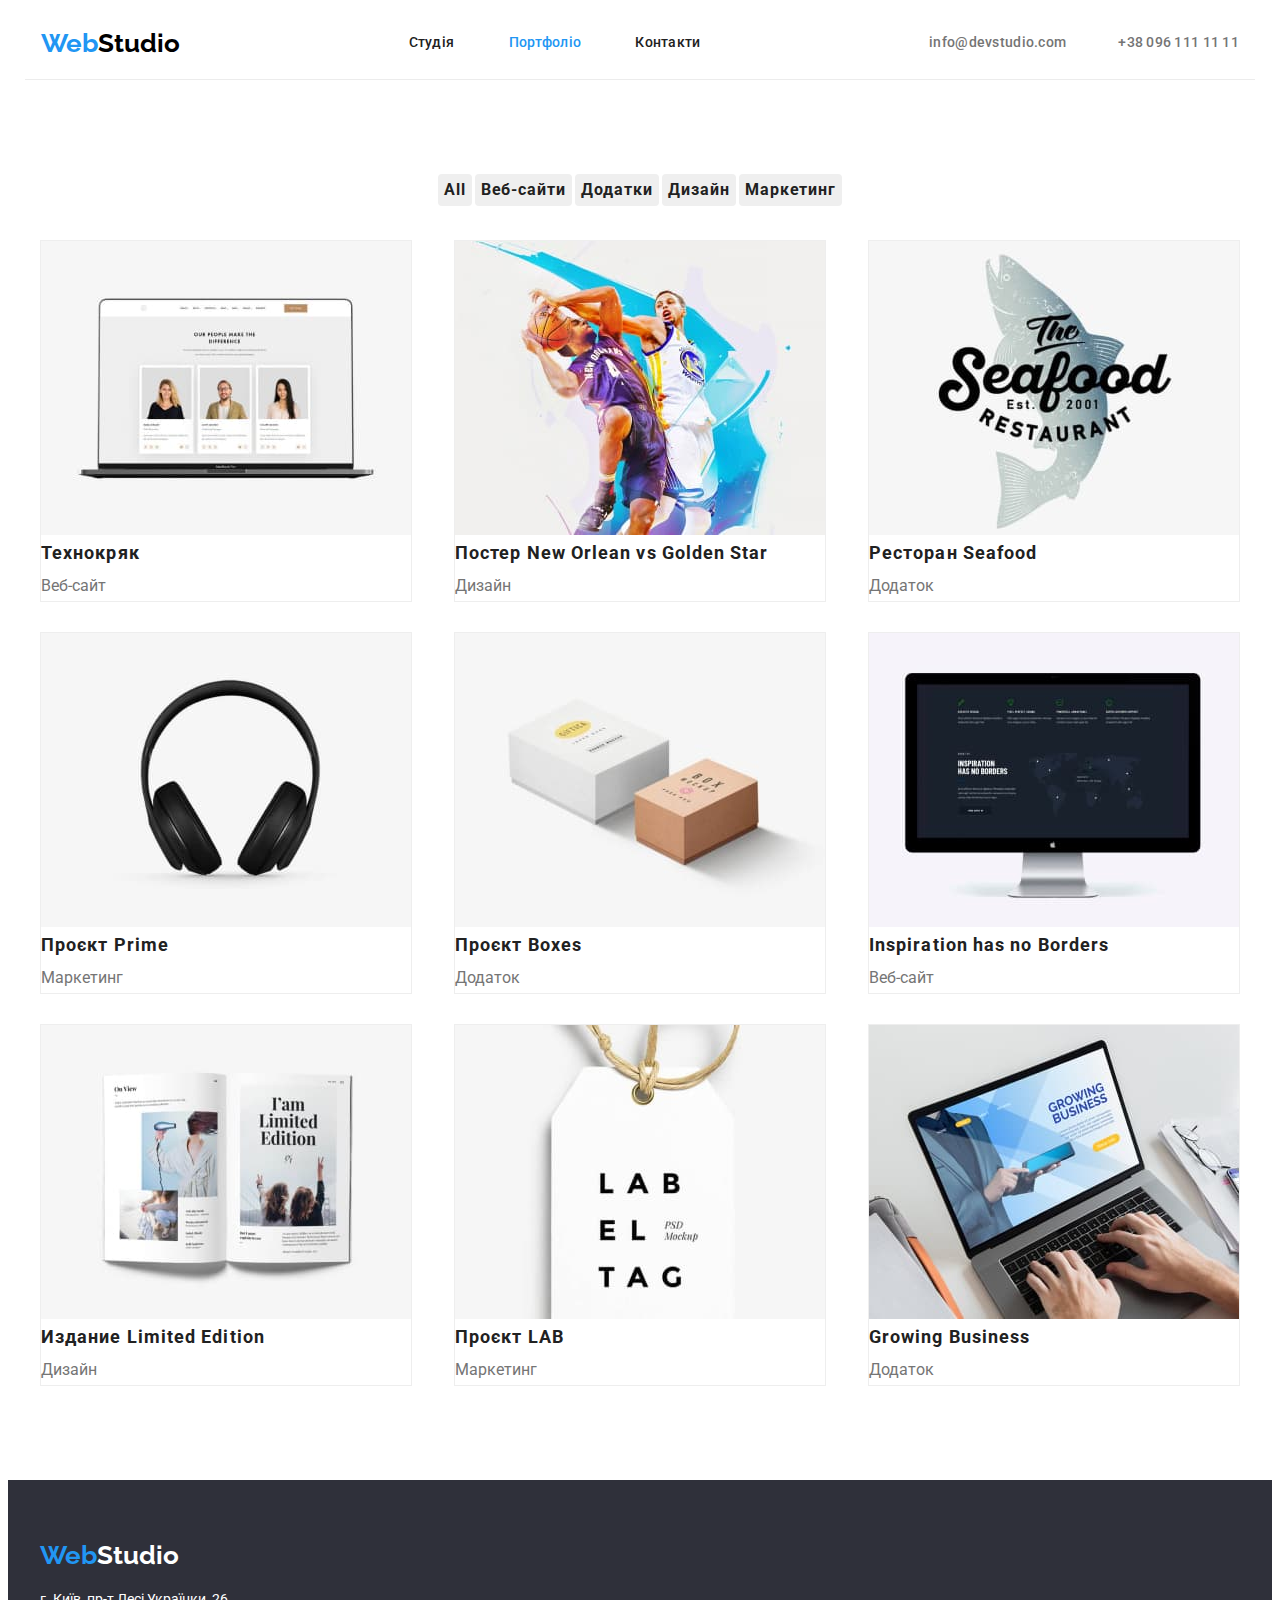
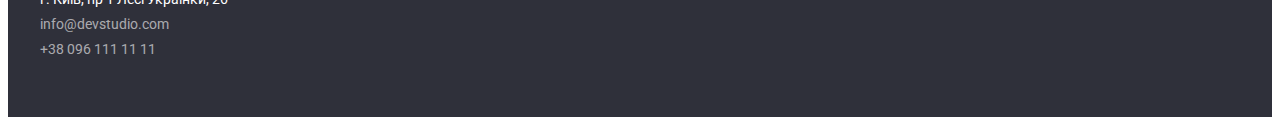
==== portfolio.html @ f469bfd5 "Правки стилів футера і хедера" ====
<!DOCTYPE html>
<html lang="ru">
  <head>
    <meta charset="UTF-8" />
    <meta http-equiv="X-UA-Compatible" content="IE=edge" />
    <meta name="viewport" content="width=device-width, initial-scale=1.0" />
    <title>WebStudio</title>
    <link rel="preconnect" href="https://fonts.googleapis.com" />
    <link rel="preconnect" href="https://fonts.gstatic.com" crossorigin />
    <link
      href="https://fonts.googleapis.com/css2?family=Raleway:wght@700&family=Roboto:wght@400;500;700;900&display=swap"
      rel="stylesheet"
    />
    <link
      rel="stylesheet"
      href="https://cdnjs.cloudflare.com/ajax/libs/modern-normalize/1.1.0/modern-normalize.min.css"
      integrity="sha512-wpPYUAdjBVSE4KJnH1VR1HeZfpl1ub8YT/NKx4PuQ5NmX2tKuGu6U/JRp5y+Y8XG2tV+wKQpNHVUX03MfMFn9Q=="
      crossorigin="anonymous"
      referrerpolicy="no-referrer"
    />
    <link rel="stylesheet" href="./css/styles.css" />
  </head>
  <body>
    <!-- Page header -->
    <header class="header container">
      <!-- The logo is always a link -->
      <a class="link logo" href="./index.html" lang="en">Web<span class="header-logo-text">Studio</span></a>
      <!-- Main navigation -->
      <nav>
        <ul class="nostyle header-nav-list">
          <!-- нав-панель -->
          <li class="header-nav-item"><a class="link" href="./index.html">Студія</a></li>
          <li class="header-nav-item"><a class="link accent" href="./portfolio.html">Портфоліо</a></li>
          <li class="header-nav-item"><a class="link " href="">Контакти</a></li>
        </ul>
      </nav>
      <ul class="header-contacts nostyle">
        <!-- Посилання на контакти -->
        <li class="header-contact-item">
          <a class="link" href="mailto:info@devstudio.com" lang="en">info@devstudio.com</a>
        </li>
        <li class="header-contact-item">
          <a class="link" href="tel:+380961111111">+38 096 111 11 11</a>
        </li>
      </ul>
    </header>
    <main>
      <section class="section">
        <h1 class="visually-hidden">Портфоліо</h1>
        <div class="filter-buttons">
          <button type="button" class="button">All</button>
          <button type="button" class="button">Веб-сайти</button>
          <button type="button" class="button">Додатки</button>
          <button type="button" class="button">Дизайн</button>
          <button type="button" class="button">Маркетинг</button>
        </div>
        <ul class="gallery nostyle container">
          <li class="gallery-item">
            <img class="pict" src="./images/gallery/img1.jpg" alt="Опис" width="370" height="294" />
            <div class="gallery-item-text">
              <h2 class="gallery-item-header">Технокряк</h2>
              <p class="gallery-item-description">Веб-сайт</p>
            </div>
          </li>
          <li class="gallery-item">
            <img class="pict" src="./images/gallery/img2.jpg" alt="Опис" width="370" height="294" />
            <div class="gallery-item-text">
              <h2 class="gallery-item-header">
                Постер <span lang="en">New Orlean vs Golden Star</span>
              </h2>
              <p class="gallery-item-description">Дизайн</p>
            </div>
          </li>
          <li class="gallery-item">
            <img class="pict" src="./images/gallery/img3.jpg" alt="Опис" width="370" height="294" />
            <div class="gallery-item-text">
              <h2 class="gallery-item-header">Ресторан <span lang="en">Seafood</span></h2>
              <p class="gallery-item-description">Додаток</p>
            </div>
          </li>
          <li class="gallery-item">
            <img class="pict" src="./images/gallery/img4.jpg" alt="Опис" width="370" height="294" />
            <div class="gallery-item-text">
              <h2 class="gallery-item-header">Проєкт <span lang="en">Prime</span></h2>
              <p class="gallery-item-description">Маркетинг</p>
            </div>
          </li>
          <li class="gallery-item">
            <img class="pict" src="./images/gallery/img5.jpg" alt="Опис" width="370" height="294" />
            <div class="gallery-item-text">
              <h2 class="gallery-item-header">Проєкт <span lang="en">Boxes</span></h2>
              <p class="gallery-item-description">Додаток</p>
            </div>
          </li>
          <li class="gallery-item">
            <img class="pict" src="./images/gallery/img6.jpg" alt="Опис" width="370" height="294" />
            <div class="gallery-item-text">
              <h2 class="gallery-item-header" lang="en">Inspiration has no Borders</h2>
              <p class="gallery-item-description">Веб-сайт</p>
            </div>
          </li>
          <li class="gallery-item">
            <img class="pict" src="./images/gallery/img7.jpg" alt="Опис" width="370" height="294" />
            <div class="gallery-item-text">
              <h2 class="gallery-item-header">Издание <span lang="en">Limited Edition</span></h2>
              <p class="gallery-item-description">Дизайн</p>
            </div>
          </li>
          <li class="gallery-item">
            <img class="pict" src="./images/gallery/img8.jpg" alt="Опис" width="370" height="294" />
            <div class="gallery-item-text">
              <h2 class="gallery-item-header">Проєкт <span lang="en">LAB</span></h2>
              <p class="gallery-item-description">Маркетинг</p>
            </div>
          </li>
          <li class="gallery-item">
            <img class="pict" src="./images/gallery/img9.jpg" alt="Опис" width="370" height="294" />
            <div class="gallery-item-text">
              <h2 class="gallery-item-header" lang="en">Growing Business</h2>
              <p class="gallery-item-description">Додаток</p>
            </div>
          </li>
        </ul>
      </section>
    </main>
    <footer class="footer">
      <div class="container-text">
        <address class="nostyle">
          <a class="link logo" href="./index.html" lang="en">Web<span class="footer-logo-text">Studio</span></a>
          <ul class="nostyle">
            <li class="footer-text">г. Київ, пр-т Лесі Українки, 26</li>
            <li class="footer-contact"><a class="link" lang="en" href="mailto:info@devstudio.com">info@devstudio.com</a></li>
            <li class="footer-contact"><a class="link" href="tel:+380961111111">+38 096 111 11 11</a></li>
          </ul>
        </address>
      </div>
    </footer>
  </body>
</html>
---- css/styles.css ----
:root {
  /* Text section */
  --FirstFont: 'Roboto', sans-serif;
  --SecondFont: 'Raleway', sans-serif;
  --MainFontSize: 14px;

  /* Color section */
  --MainColor: #212121;
  --FirstMainColor: #ffffff;
  --ButtonMainColor: #ffffff;
  --DescriptionColor: #757575;
  --AccentColor: #2196f3;
  --header-logo-TextColor: #000000;
  --HeaderBorderColor: #ececec;
  --BorderElement: #eeeeee;
  --MainBackgroundColor: #2f303a;
  --SecondBackgroundColor: #ffffff;
  --ContactColor: #757575;
  --TeamBackgroundColor: #f5f4fa;
  --footer-logo-TextColor: #ffffff;
  --button-BackgroundColor: #2196f3;
  --button-BackgroundColor-hover: #2f303a;
  --GalleryItemColor: #212121;
}
h1,
h2,
h3,
h4,
h5,
h6,
li,
p {
  margin: 0;
}
body {
  font-family: var(--FirstFont);
  font-size: var(--MainFontSize); /*variable*/
  color: var(--MainColor);
  background-color: var(--SecondBackgroundColor);
}
.visually-hidden {
  position: absolute;
  white-space: nowrap;
  width: 1px;
  height: 1px;
  overflow: hidden;
  border: 0;
  padding: 0;
  clip: rect(0 0 0 0);
  clip-path: inset(50%);
  margin: -1px;
}
.nostyle {
    margin: 0;
    padding: 0;
    list-style: none;
    font-style: normal;
}
.link {
  color: inherit;
  text-decoration: none;
}
.link:hover,
.link:focus {
  color: var(--AccentColor);
}
.button {
  border: 0;
  border-radius: 4px;
  color: currentColor;
  font-family: var(--FirstFont);
  font-style: normal;
  font-weight: 700;
  font-size: 16px;
  line-height: 1.88;
  text-align: center;
  letter-spacing: 0.06em;
  cursor: pointer;
}
.button-selected {
  background-color: var(--button-BackgroundColor);
  color: var(--ButtonMainColor);
}
.button:hover,
.button:focus {
  color: var(--FirstMainColor);
  background-color: var(--button-BackgroundColor);
}
.button:active {
  color: var(--ButtonMainColor);
  background-color: var(--button-BackgroundColor);
}
.pict {
    display: block;
    max-width: 100%;
    height: auto;
}
.logo {
  font-family: var(--SecondFont);
  font-weight: 700;
  font-size: 26px;
  line-height: 1.19;
  color: var(--AccentColor);
}
.accent {
    color: var(--AccentColor);
}
.section {
    margin: 0;
  padding-top: 94px;
  padding-bottom: 94px;
  }
.container {
  width: 1200px;
  margin-left: auto;
  margin-right: auto;
  padding-left: 15px;
  padding-right: 15px;
  display: flex;
  flex-wrap: wrap;
  justify-content: space-between;
  align-items: center;
}
.container-text {
    width: 1200px;
    margin-left: auto;
    margin-right: auto;
    padding-left: 15px;
    padding-right: 15px;
}

/*Header section*/
.header {
  border-bottom: 1px solid var(--HeaderBorderColor);
}
.header .link {
    padding: 20px 1px;
}
.header-nav-item,
.header-contact-item {
    /*margin-top: 32px;
    margin-bottom: 32px;*/
  font-weight: 500;
  line-height: 1.14;
  letter-spacing: 0.02em;
}
.header-logo-text {
  color: var(--header-logo-TextColor);
}
.header-nav-list {
  color: var(--MainColor);
  width: 294px;
  display: flex;
  justify-content: space-between;  
}
.header-contacts {
  display: flex;
  color: var(--ContactColor);
}
.header-contact-item {
  margin-right: 50px;
}
.header-contact-item:last-child {
  margin-right: 0;
}

/* hero section */
.hero {
  color: var(--FirstMainColor);
  background-color: var(--MainBackgroundColor);
}
.hero__main-text {
  font-size: 44px;
  font-weight: 900;
  line-height: 1.36;
  text-align: center;
  letter-spacing: 0.06em;
  text-transform: uppercase;
}
.hero-button {
  color: var(--FirstMainColor);
  background-color: var(--button-BackgroundColor);
}

/* features*/
.features-list-item {
  width: 270px;
}
.features-list-item-header {
  margin-bottom: 10px;
  font-size: 14px;
  font-weight: 700;
  line-height: 1.14;
  letter-spacing: 0.03;
  text-transform: uppercase;
  color: var(--MainColor);
}
.features-list-item-description {
  font-weight: 400;
  line-height: 1.71;
  letter-spacing: 0.03;
  color: var(--DescriptionColor);
}

/* about */
.about-header {
  font-weight: 700;
  font-size: 36px;
  line-height: 1.17;
  text-align: center;
}
.about-list {
  /*margin-right: 30px;*/
}
.about-item {
  /*margin-right: 30px;*/
}

/* team */
.team {
  padding-top: 94px;
  padding-bottom: 94px;
  background-color: var(--TeamBackgroundColor);
}
.team-header {
  margin-bottom: 50px;
  padding: 0;
  font-family: 'Roboto';
  font-weight: 700;
  font-size: 36px;
  line-height: 1.17;
  text-align: center;
}
.team-list {
}
.team-list-item {
  background-color: var(--SecondBackgroundColor);
  padding: 0;
  box-shadow: 0px 1px 3px rgba(0, 0, 0, 0.12), 0px 1px 1px rgba(0, 0, 0, 0.14),
  0px 2px 1px rgba(0, 0, 0, 0.2);
  border-radius: 0px 0px 4px 4px;
}
.team-list-item-header {
  margin-top: 30px;
  margin-bottom: 10px;
  padding: 0;
  font-weight: 500;
  font-size: 16px;
  line-height: 1.19; /* identical to box height */
  text-align: center;
}
.team-list-item-descriptor {
  margin-bottom: 30px;
  padding: 0;
  font-weight: 400;
  font-size: 16px;
  line-height: 1.19; /* identical to box height */
  text-align: center;
  color: var(--DescriptionColor);
}

/* footer */
.footer {
    padding: 60px 0px;
  color: var(--FirstMainColor);
  background-color: var(--MainBackgroundColor);
}
.footer-logo-text {
  color: var(--footer-logo-TextColor);
}
.footer-text {
    margin-top: 20px;
  color: var(--FirstMainColor);
}
.footer-contact {
    margin-top: 9px;
  color: rgba(255, 255, 255, 0.6);
}

/* Portfolio */

/*gallery*/
.filter-buttons {
    padding-bottom: 34px;
    text-align: center;
}
.gallery {
}
.gallery-item {
  text-align: left;
  margin-top: 30px;
  border: 1px solid var(--BorderElement);
  background-color: var(--SecondBackgroundColor);
}
.gallery-item:nth-child(-n+3) {
    margin-top: 0;
}
.gallery-item-header {
  font-size: 18px;
  line-height: 2; /* identical to box height, or 200% */
  letter-spacing: 0.06em;
  color: gvar(--GalleryItemColor);
}
.gallery-item-text {
}
.gallery-item-description {
  font-size: 16px;
  line-height: 1.88; /* identical to box height, or 188% */
  color: var(--DescriptionColor);
}
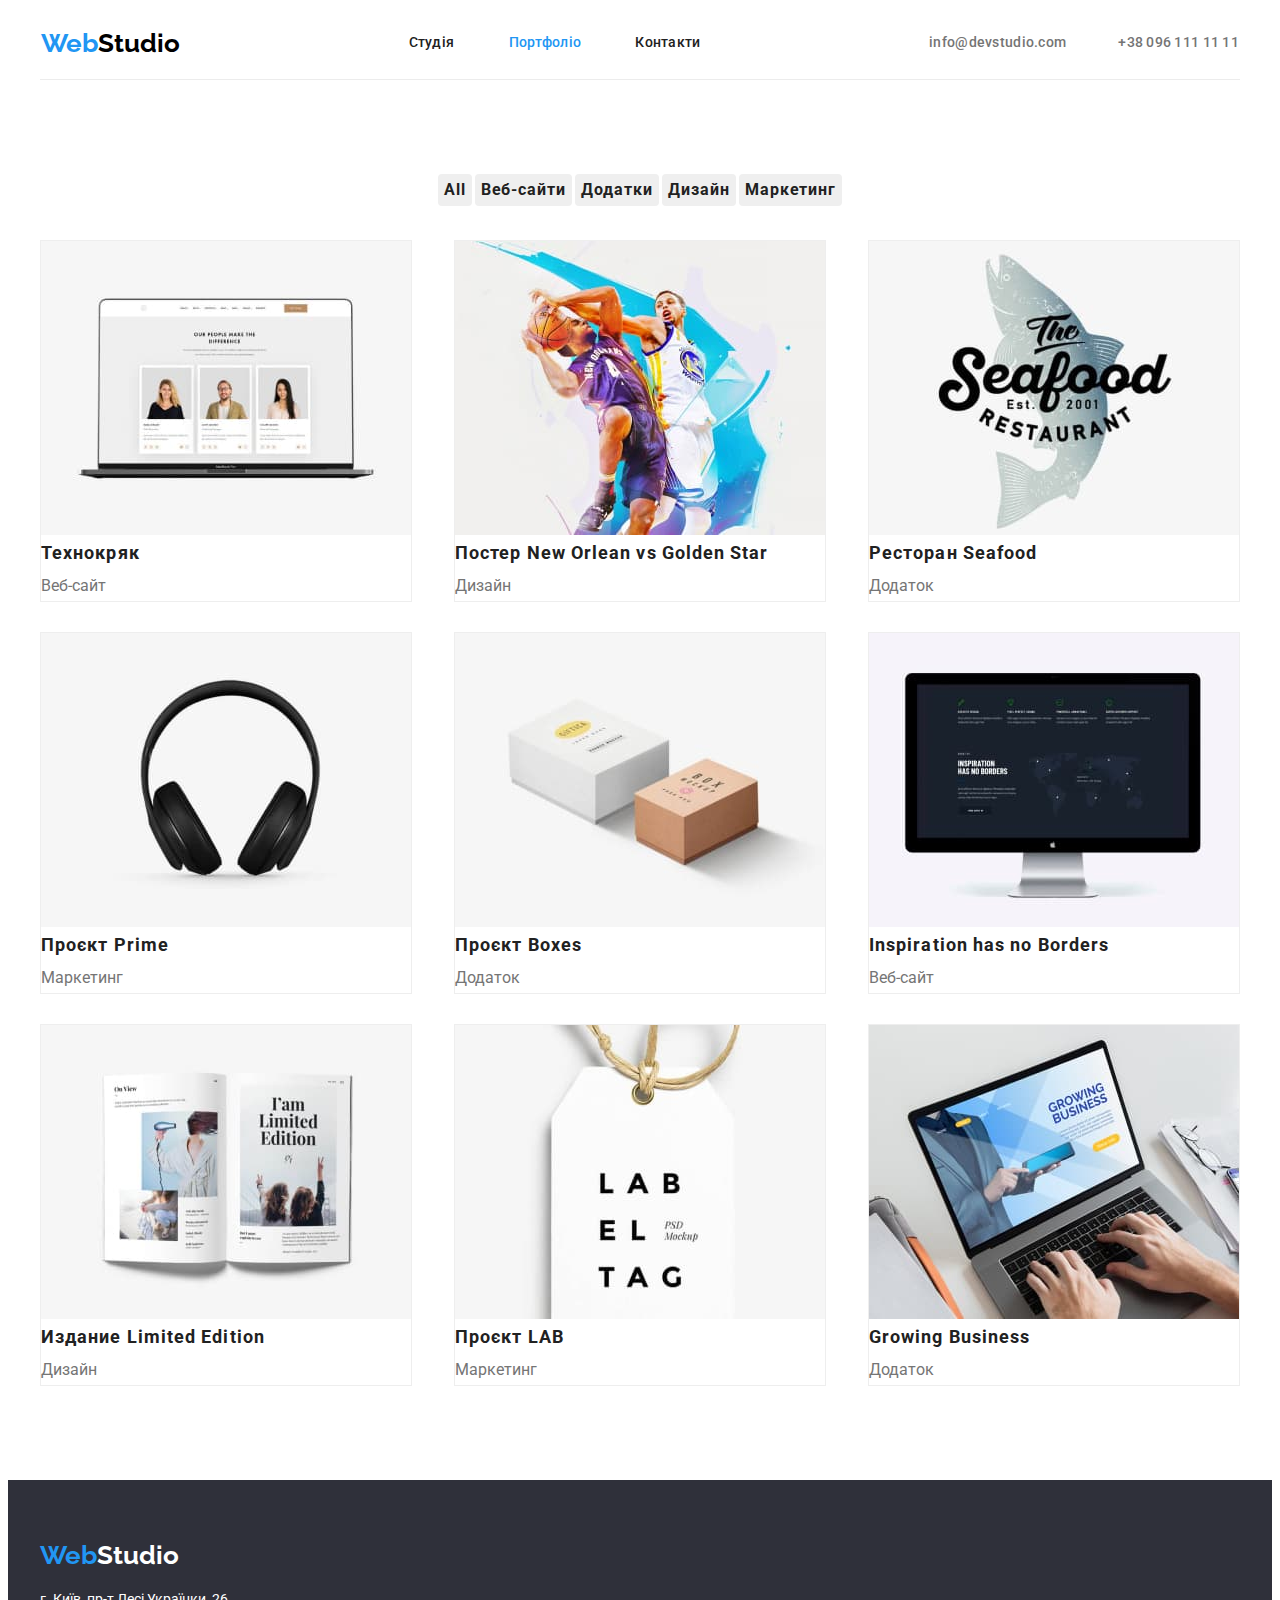
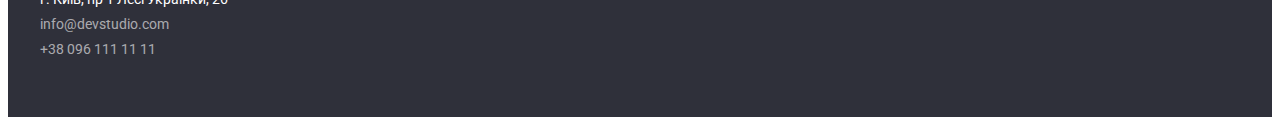
==== commit 936390e8: "Update portfolio.html" ====
--- a/portfolio.html
+++ b/portfolio.html
@@ -22,7 +22,7 @@
   </head>
   <body>
     <!-- Page header -->
-    <header class="header container">
+    <header class="header header-container">
       <!-- The logo is always a link -->
       <a class="link logo" href="./index.html" lang="en">Web<span class="header-logo-text">Studio</span></a>
       <!-- Main navigation -->
@@ -31,7 +31,7 @@
           <!-- нав-панель -->
           <li class="header-nav-item"><a class="link" href="./index.html">Студія</a></li>
           <li class="header-nav-item"><a class="link accent" href="./portfolio.html">Портфоліо</a></li>
-          <li class="header-nav-item"><a class="link " href="">Контакти</a></li>
+          <li class="header-nav-item"><a class="link" href="">Контакти</a></li>
         </ul>
       </nav>
       <ul class="header-contacts nostyle">
--- a/css/styles.css
+++ b/css/styles.css
@@ -51,10 +51,10 @@
   margin: -1px;
 }
 .nostyle {
-    margin: 0;
-    padding: 0;
-    list-style: none;
-    font-style: normal;
+  margin: 0;
+  padding: 0;
+  list-style: none;
+  font-style: normal;
 }
 .link {
   color: inherit;
@@ -91,9 +91,9 @@
   background-color: var(--button-BackgroundColor);
 }
 .pict {
-    display: block;
-    max-width: 100%;
-    height: auto;
+  display: block;
+  max-width: 100%;
+  height: auto;
 }
 .logo {
   font-family: var(--SecondFont);
@@ -103,10 +103,10 @@
   color: var(--AccentColor);
 }
 .accent {
-    color: var(--AccentColor);
+  color: var(--AccentColor);
 }
 .section {
-    margin: 0;
+  margin: 0;
   padding-top: 94px;
   padding-bottom: 94px;
   }
@@ -119,27 +119,33 @@
   display: flex;
   flex-wrap: wrap;
   justify-content: space-between;
-  align-items: center;
+  align-items: stretch;
 }
 .container-text {
-    width: 1200px;
-    margin-left: auto;
-    margin-right: auto;
-    padding-left: 15px;
-    padding-right: 15px;
+  width: 1200px;
+  margin-left: auto;
+  margin-right: auto;
+  padding-left: 15px;
+  padding-right: 15px;
 }
 
 /*Header section*/
 .header {
   border-bottom: 1px solid var(--HeaderBorderColor);
 }
+.header-container {
+  width: 1200px;
+  margin-left: auto;
+  margin-right: auto;
+  display: flex;
+  justify-content: space-between;
+  align-items: center;
+}
 .header .link {
-    padding: 20px 1px;
+  padding: 20px 1px;
 }
 .header-nav-item,
 .header-contact-item {
-    /*margin-top: 32px;
-    margin-bottom: 32px;*/
   font-weight: 500;
   line-height: 1.14;
   letter-spacing: 0.02em;
@@ -151,7 +157,7 @@
   color: var(--MainColor);
   width: 294px;
   display: flex;
-  justify-content: space-between;  
+  justify-content: space-between;
 }
 .header-contacts {
   display: flex;
@@ -261,7 +267,7 @@
 
 /* footer */
 .footer {
-    padding: 60px 0px;
+  padding: 60px 0px;
   color: var(--FirstMainColor);
   background-color: var(--MainBackgroundColor);
 }
@@ -269,11 +275,11 @@
   color: var(--footer-logo-TextColor);
 }
 .footer-text {
-    margin-top: 20px;
+  margin-top: 20px;
   color: var(--FirstMainColor);
 }
 .footer-contact {
-    margin-top: 9px;
+  margin-top: 9px;
   color: rgba(255, 255, 255, 0.6);
 }
 
@@ -281,8 +287,8 @@
 
 /*gallery*/
 .filter-buttons {
-    padding-bottom: 34px;
-    text-align: center;
+  padding-bottom: 34px;
+  text-align: center;
 }
 .gallery {
 }
@@ -293,7 +299,7 @@
   background-color: var(--SecondBackgroundColor);
 }
 .gallery-item:nth-child(-n+3) {
-    margin-top: 0;
+  margin-top: 0;
 }
 .gallery-item-header {
   font-size: 18px;
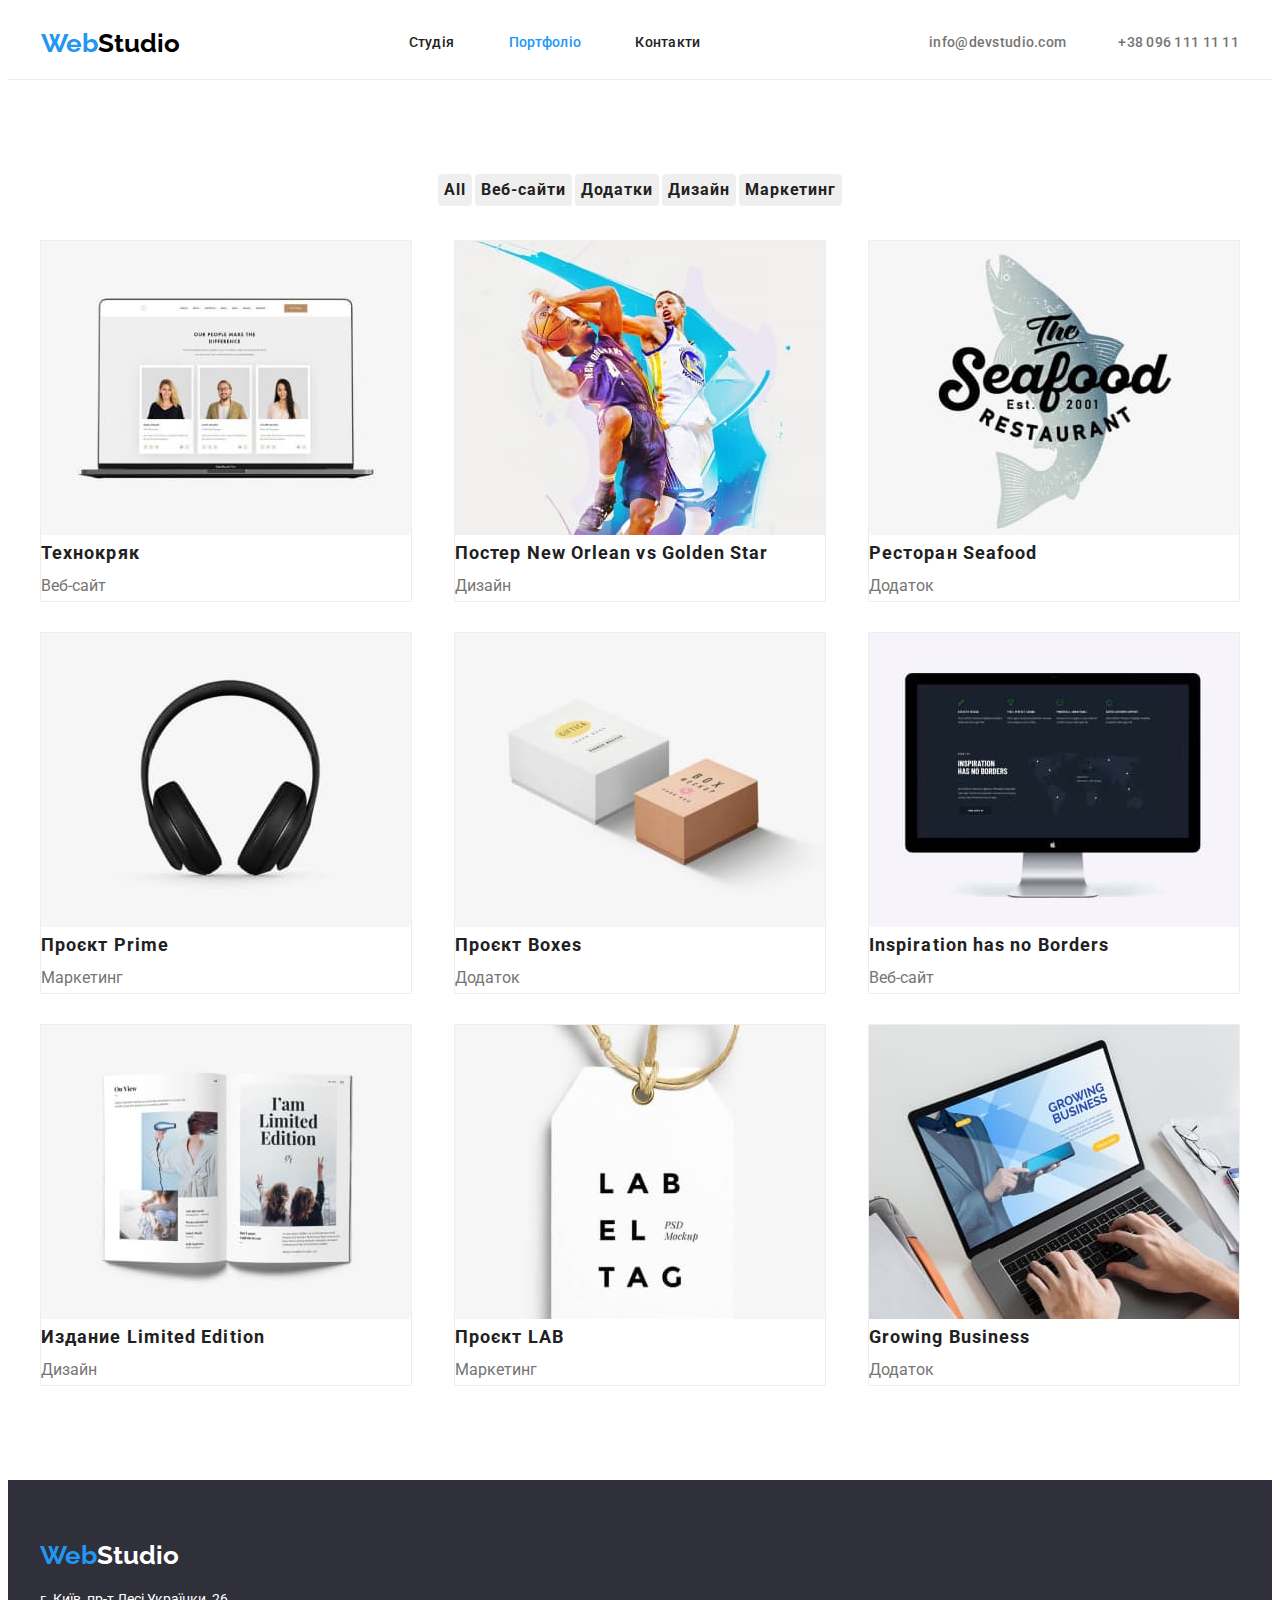
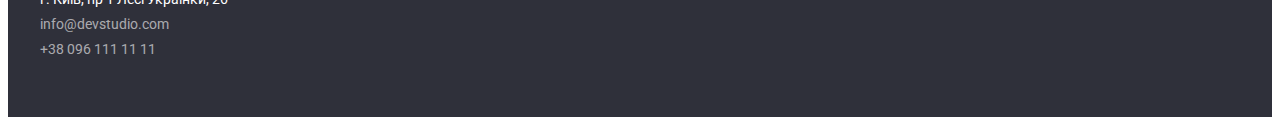
==== commit ac457e96: "Update portfolio.html" ====
--- a/portfolio.html
+++ b/portfolio.html
@@ -22,27 +22,29 @@
   </head>
   <body>
     <!-- Page header -->
-    <header class="header header-container">
+    <header class="header">
       <!-- The logo is always a link -->
-      <a class="link logo" href="./index.html" lang="en">Web<span class="header-logo-text">Studio</span></a>
-      <!-- Main navigation -->
-      <nav>
-        <ul class="nostyle header-nav-list">
-          <!-- нав-панель -->
-          <li class="header-nav-item"><a class="link" href="./index.html">Студія</a></li>
-          <li class="header-nav-item"><a class="link accent" href="./portfolio.html">Портфоліо</a></li>
-          <li class="header-nav-item"><a class="link" href="">Контакти</a></li>
+      <div class="header-container">
+        <a class="link logo" href="./index.html" lang="en">Web<span class="header-logo-text">Studio</span></a>
+        <!-- Main navigation -->
+        <nav>
+          <ul class="nostyle header-nav-list">
+            <!-- нав-панель -->
+            <li class="header-nav-item"><a class="link" href="./index.html">Студія</a></li>
+            <li class="header-nav-item"><a class="link accent" href="./portfolio.html">Портфоліо</a></li>
+            <li class="header-nav-item"><a class="link" href="">Контакти</a></li>
+          </ul>
+        </nav>
+        <ul class="header-contacts nostyle">
+          <!-- Посилання на контакти -->
+          <li class="header-contact-item">
+            <a class="link" href="mailto:info@devstudio.com" lang="en">info@devstudio.com</a>
+          </li>
+          <li class="header-contact-item">
+            <a class="link" href="tel:+380961111111">+38 096 111 11 11</a>
+          </li>
         </ul>
-      </nav>
-      <ul class="header-contacts nostyle">
-        <!-- Посилання на контакти -->
-        <li class="header-contact-item">
-          <a class="link" href="mailto:info@devstudio.com" lang="en">info@devstudio.com</a>
-        </li>
-        <li class="header-contact-item">
-          <a class="link" href="tel:+380961111111">+38 096 111 11 11</a>
-        </li>
-      </ul>
+      </div>
     </header>
     <main>
       <section class="section">
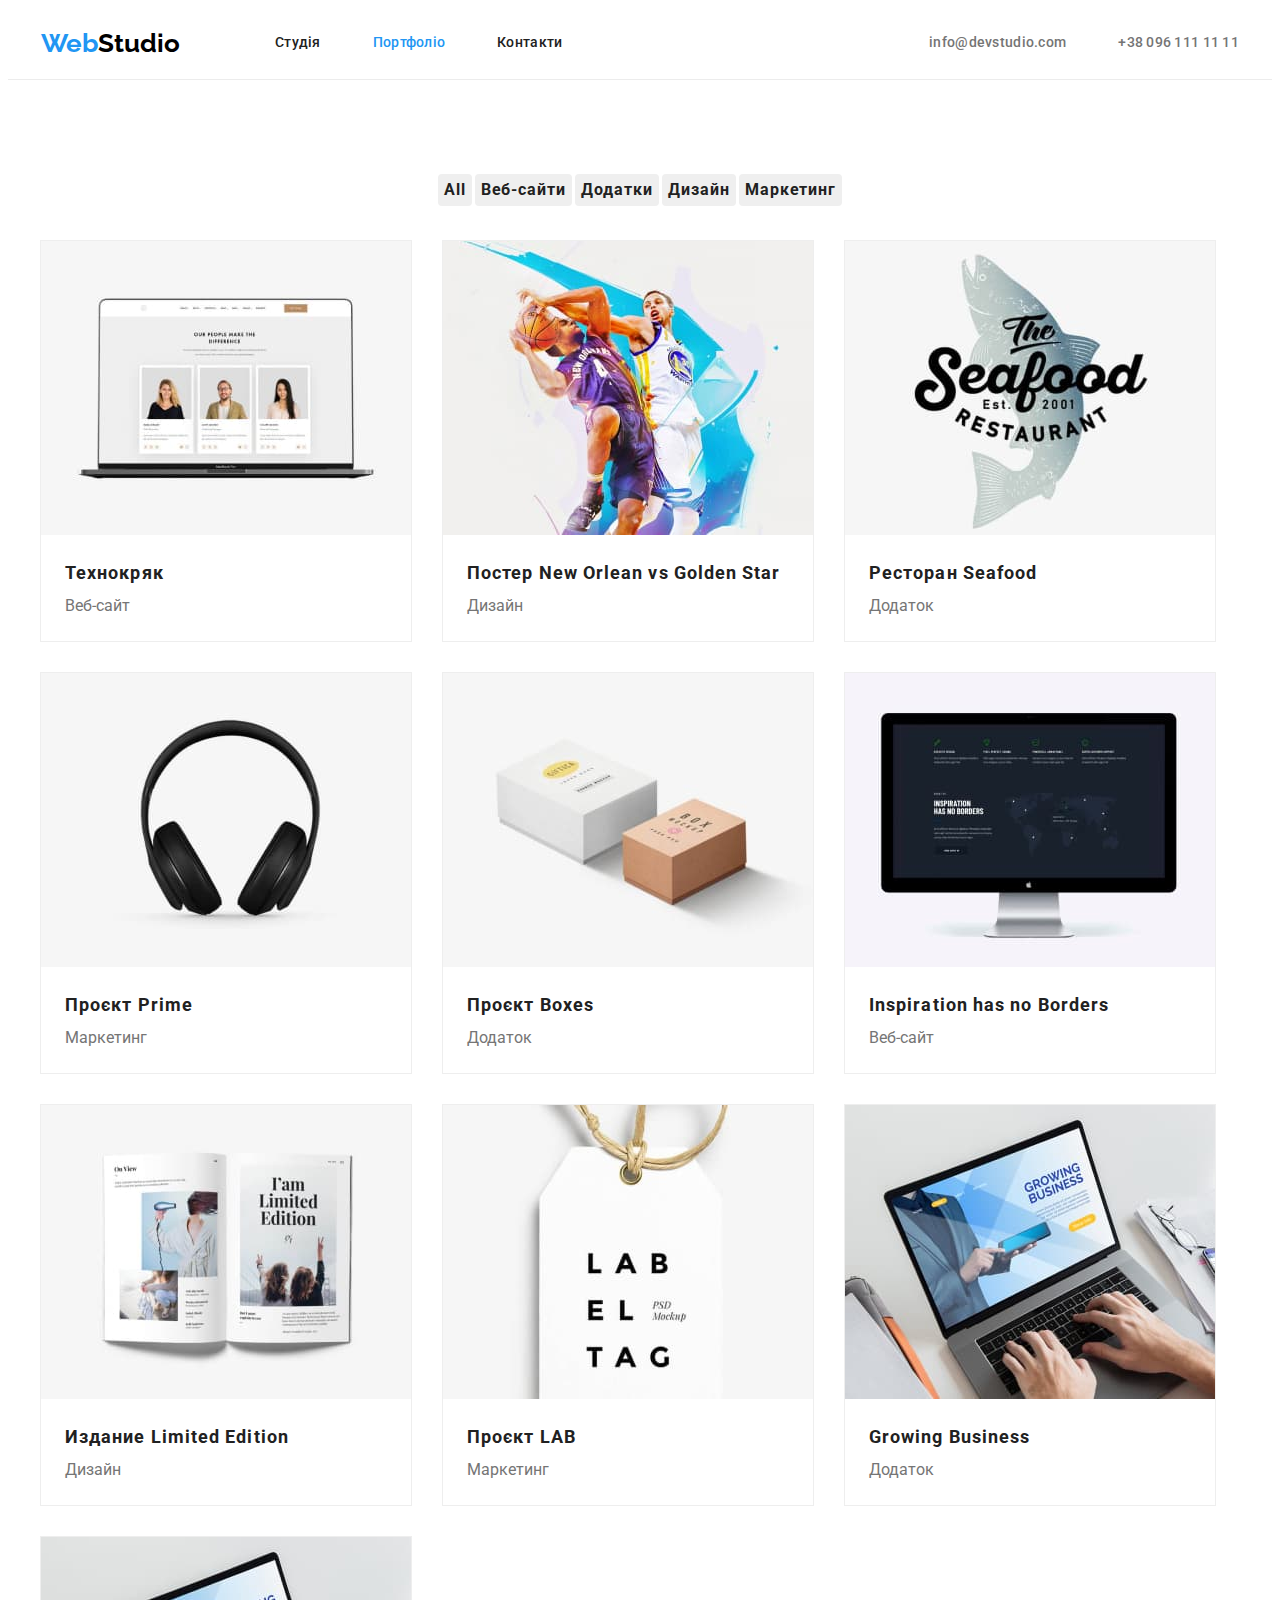
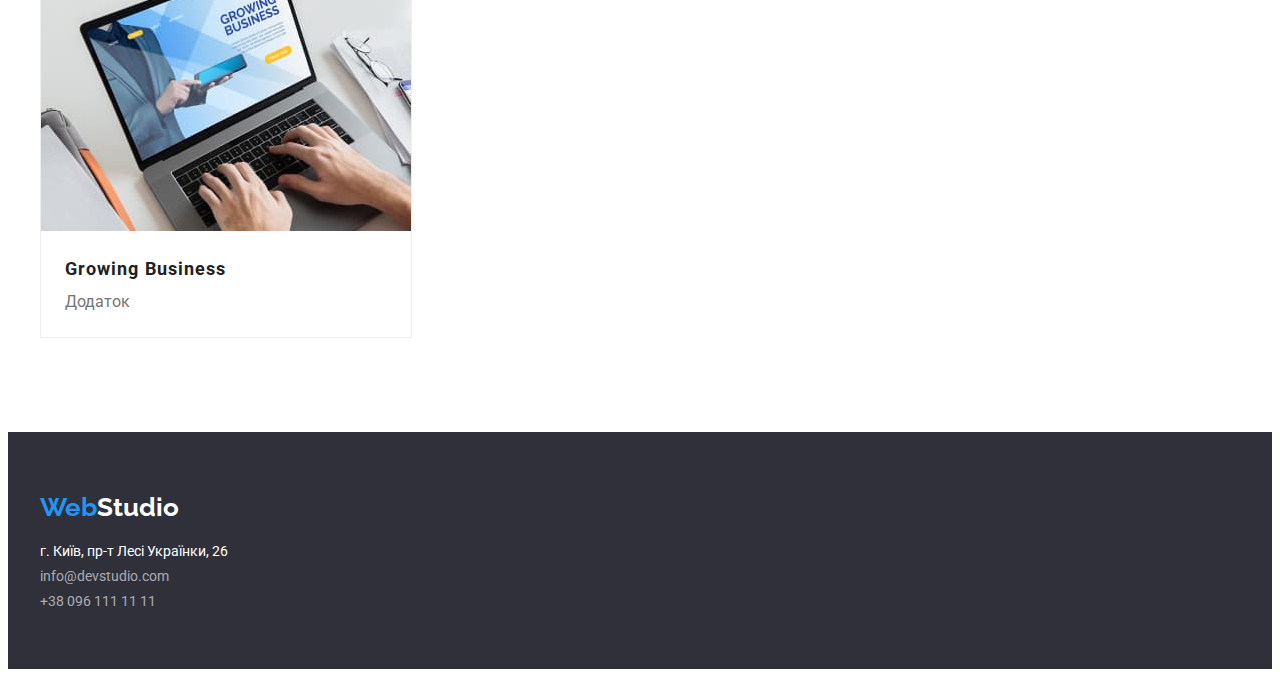
==== commit fb2febe0: "Все доведено до ладу... мабуть" ====
--- a/portfolio.html
+++ b/portfolio.html
@@ -23,20 +23,17 @@
   <body>
     <!-- Page header -->
     <header class="header">
-      <!-- The logo is always a link -->
       <div class="header-container">
         <a class="link logo" href="./index.html" lang="en">Web<span class="header-logo-text">Studio</span></a>
         <!-- Main navigation -->
-        <nav>
+        <nav> <!-- нав-панель -->
           <ul class="nostyle header-nav-list">
-            <!-- нав-панель -->
             <li class="header-nav-item"><a class="link" href="./index.html">Студія</a></li>
             <li class="header-nav-item"><a class="link accent" href="./portfolio.html">Портфоліо</a></li>
             <li class="header-nav-item"><a class="link" href="">Контакти</a></li>
           </ul>
         </nav>
-        <ul class="header-contacts nostyle">
-          <!-- Посилання на контакти -->
+        <ul class="header-contacts nostyle"> <!-- Посилання на контакти -->
           <li class="header-contact-item">
             <a class="link" href="mailto:info@devstudio.com" lang="en">info@devstudio.com</a>
           </li>
@@ -79,7 +76,7 @@
               <h2 class="gallery-item-header">Ресторан <span lang="en">Seafood</span></h2>
               <p class="gallery-item-description">Додаток</p>
             </div>
-          </li>
+          </li>          
           <li class="gallery-item">
             <img class="pict" src="./images/gallery/img4.jpg" alt="Опис" width="370" height="294" />
             <div class="gallery-item-text">
@@ -122,6 +119,13 @@
               <p class="gallery-item-description">Додаток</p>
             </div>
           </li>
+          <li class="gallery-item">
+            <img class="pict" src="./images/gallery/img9.jpg" alt="Опис" width="370" height="294" />
+            <div class="gallery-item-text">
+              <h2 class="gallery-item-header" lang="en">Growing Business</h2>
+              <p class="gallery-item-description">Додаток</p>
+            </div>
+          </li>
         </ul>
       </section>
     </main>
@@ -129,7 +133,7 @@
       <div class="container-text">
         <address class="nostyle">
           <a class="link logo" href="./index.html" lang="en">Web<span class="footer-logo-text">Studio</span></a>
-          <ul class="nostyle">
+          <ul class="footer-contacts nostyle">
             <li class="footer-text">г. Київ, пр-т Лесі Українки, 26</li>
             <li class="footer-contact"><a class="link" lang="en" href="mailto:info@devstudio.com">info@devstudio.com</a></li>
             <li class="footer-contact"><a class="link" href="tel:+380961111111">+38 096 111 11 11</a></li>
--- a/css/styles.css
+++ b/css/styles.css
@@ -22,6 +22,13 @@
   --button-BackgroundColor-hover: #2f303a;
   --GalleryItemColor: #212121;
 }
+body {
+  font-family: var(--FirstFont);
+  font-size: var(--MainFontSize); /*variable*/
+  color: var(--MainColor);
+  background-color: var(--SecondBackgroundColor);
+}
+/*#region Global */
 h1,
 h2,
 h3,
@@ -32,12 +39,6 @@
 p {
   margin: 0;
 }
-body {
-  font-family: var(--FirstFont);
-  font-size: var(--MainFontSize); /*variable*/
-  color: var(--MainColor);
-  background-color: var(--SecondBackgroundColor);
-}
 .visually-hidden {
   position: absolute;
   white-space: nowrap;
@@ -96,6 +97,7 @@
   height: auto;
 }
 .logo {
+  display: inline-block;
   font-family: var(--SecondFont);
   font-weight: 700;
   font-size: 26px;
@@ -118,7 +120,6 @@
   padding-right: 15px;
   display: flex;
   flex-wrap: wrap;
-  justify-content: space-between;
   align-items: stretch;
 }
 .container-text {
@@ -128,8 +129,9 @@
   padding-left: 15px;
   padding-right: 15px;
 }
-
-/*Header section*/
+/*#endregion*/
+
+/*#region Header section*/
 .header {
   border-bottom: 1px solid var(--HeaderBorderColor);
 }
@@ -137,8 +139,9 @@
   width: 1200px;
   margin-left: auto;
   margin-right: auto;
+  padding-left: 15px;
+  padding-right: 15px;
   display: flex;
-  justify-content: space-between;
   align-items: center;
 }
 .header .link {
@@ -146,6 +149,7 @@
 }
 .header-nav-item,
 .header-contact-item {
+  display: inline-block;
   font-weight: 500;
   line-height: 1.14;
   letter-spacing: 0.02em;
@@ -154,12 +158,18 @@
   color: var(--header-logo-TextColor);
 }
 .header-nav-list {
+  margin-left: 93px;
   color: var(--MainColor);
-  width: 294px;
   display: flex;
-  justify-content: space-between;
+}
+.header-nav-item {
+  margin-right: 50px;
+}
+.header-nav-item:last-child {
+  margin-right: 0;
 }
 .header-contacts {
+  margin-left: auto;
   display: flex;
   color: var(--ContactColor);
 }
@@ -169,28 +179,39 @@
 .header-contact-item:last-child {
   margin-right: 0;
 }
-
-/* hero section */
+/*#endregion*/
+
+/*#region hero section */
 .hero {
+  padding-top: 200px;
+  padding-bottom: 200px;
+  text-align: center;
   color: var(--FirstMainColor);
   background-color: var(--MainBackgroundColor);
 }
 .hero__main-text {
+  margin-bottom: 30px;
   font-size: 44px;
   font-weight: 900;
   line-height: 1.36;
-  text-align: center;
   letter-spacing: 0.06em;
   text-transform: uppercase;
 }
 .hero-button {
+  width: 200px;
+  height: 50px;
   color: var(--FirstMainColor);
   background-color: var(--button-BackgroundColor);
 }
-
-/* features*/
+/*#endregion*/
+
+/*#region features */
 .features-list-item {
   width: 270px;
+  margin-right: 30px;
+}
+.features-list-item:last-child {
+  margin-right: 0;
 }
 .features-list-item-header {
   margin-bottom: 10px;
@@ -207,9 +228,14 @@
   letter-spacing: 0.03;
   color: var(--DescriptionColor);
 }
-
-/* about */
+/*#endregion*/
+
+/*#region about */
+.section.about {
+  padding-top: 0px;
+}
 .about-header {
+  margin-bottom: 50px;
   font-weight: 700;
   font-size: 36px;
   line-height: 1.17;
@@ -219,10 +245,14 @@
   /*margin-right: 30px;*/
 }
 .about-item {
-  /*margin-right: 30px;*/
-}
-
-/* team */
+  margin-right: 30px;
+}
+.about-item:last-child {
+  margin-right: 0;
+}
+/*#endregion*/
+
+/*#region team */
 .team {
   padding-top: 94px;
   padding-bottom: 94px;
@@ -239,6 +269,9 @@
 }
 .team-list {
 }
+.team-list-item-text {
+  padding: 30px;
+}
 .team-list-item {
   background-color: var(--SecondBackgroundColor);
   padding: 0;
@@ -247,7 +280,7 @@
   border-radius: 0px 0px 4px 4px;
 }
 .team-list-item-header {
-  margin-top: 30px;
+  /*margin-top: 30px;*/
   margin-bottom: 10px;
   padding: 0;
   font-weight: 500;
@@ -256,7 +289,7 @@
   text-align: center;
 }
 .team-list-item-descriptor {
-  margin-bottom: 30px;
+  /*margin-bottom: 30px;*/
   padding: 0;
   font-weight: 400;
   font-size: 16px;
@@ -264,8 +297,9 @@
   text-align: center;
   color: var(--DescriptionColor);
 }
-
-/* footer */
+/*#endregion*/
+
+/*#region footer */
 .footer {
   padding: 60px 0px;
   color: var(--FirstMainColor);
@@ -275,17 +309,20 @@
   color: var(--footer-logo-TextColor);
 }
 .footer-text {
+  color: var(--FirstMainColor);
+}
+.footer-contacts {
   margin-top: 20px;
-  color: var(--FirstMainColor);
 }
 .footer-contact {
   margin-top: 9px;
   color: rgba(255, 255, 255, 0.6);
 }
-
-/* Portfolio */
-
-/*gallery*/
+/*#endregion*/
+
+/*#region Portfolio */
+
+/*#region gallery */
 .filter-buttons {
   padding-bottom: 34px;
   text-align: center;
@@ -295,8 +332,12 @@
 .gallery-item {
   text-align: left;
   margin-top: 30px;
+  margin-right: 30px;
   border: 1px solid var(--BorderElement);
   background-color: var(--SecondBackgroundColor);
+}
+.gallery-item:nth-child(3n) {
+  margin-right: 0;
 }
 .gallery-item:nth-child(-n+3) {
   margin-top: 0;
@@ -305,12 +346,15 @@
   font-size: 18px;
   line-height: 2; /* identical to box height, or 200% */
   letter-spacing: 0.06em;
-  color: gvar(--GalleryItemColor);
+  color: var(--GalleryItemColor);
 }
 .gallery-item-text {
+  padding: 20px 24px;
 }
 .gallery-item-description {
   font-size: 16px;
   line-height: 1.88; /* identical to box height, or 188% */
   color: var(--DescriptionColor);
 }
+/*#endregion*/
+/*#endregion*/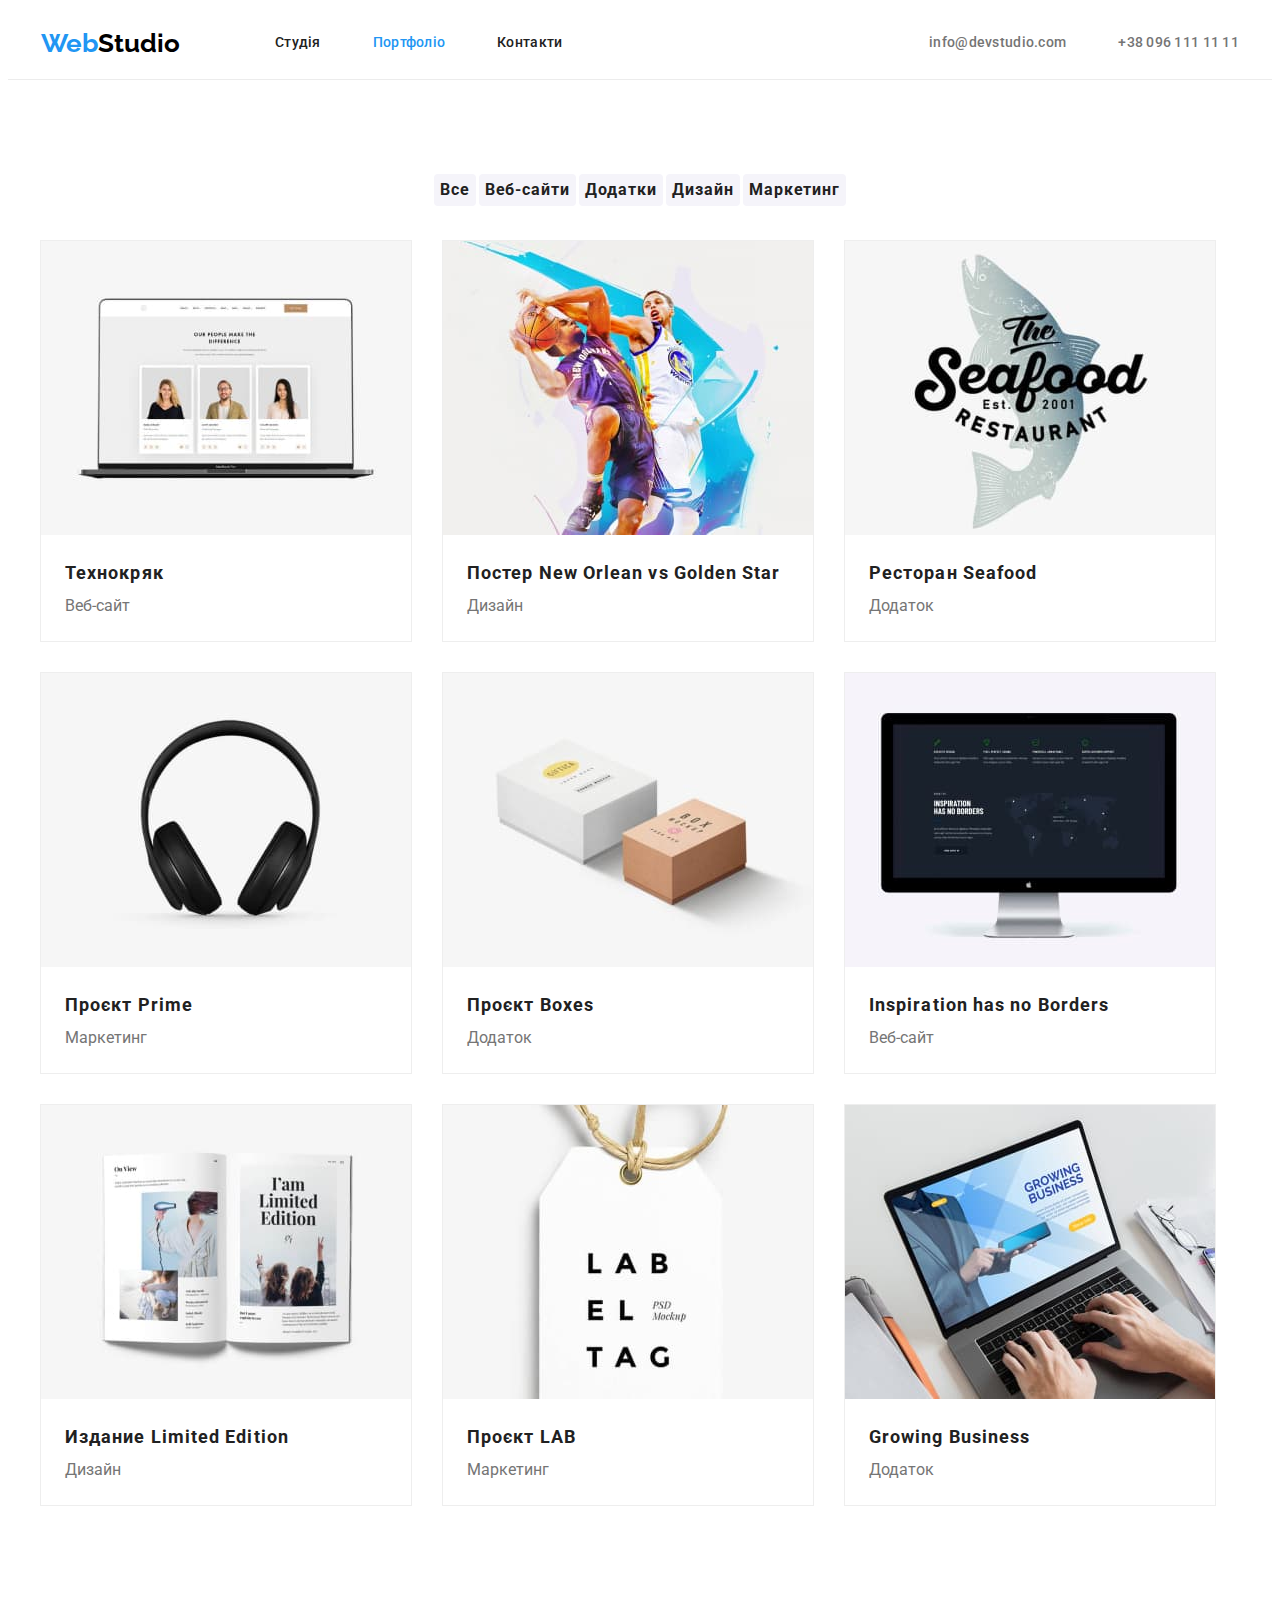
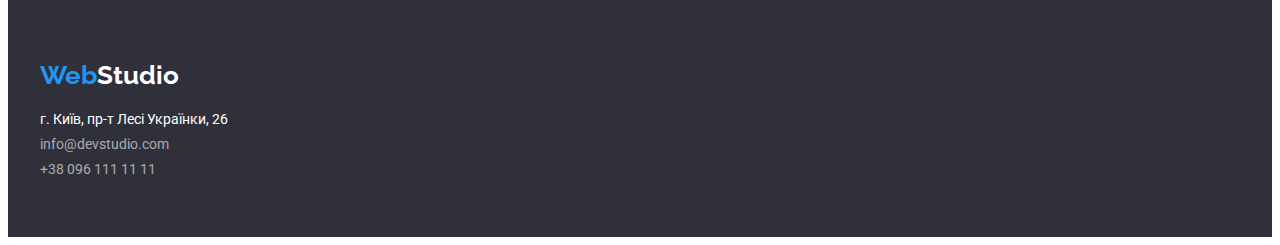
==== commit b6791717: "Виправлення" ====
--- a/portfolio.html
+++ b/portfolio.html
@@ -45,94 +45,89 @@
     </header>
     <main>
       <section class="section">
-        <h1 class="visually-hidden">Портфоліо</h1>
-        <div class="filter-buttons">
-          <button type="button" class="button">All</button>
-          <button type="button" class="button">Веб-сайти</button>
-          <button type="button" class="button">Додатки</button>
-          <button type="button" class="button">Дизайн</button>
-          <button type="button" class="button">Маркетинг</button>
+        <div class="container">
+          <h1 class="visually-hidden">Портфоліо</h1>
+          <div class="filter">
+            <button type="button" class="button filter-buttons">Все</button>
+            <button type="button" class="button filter-buttons">Веб-сайти</button>
+            <button type="button" class="button filter-buttons">Додатки</button>
+            <button type="button" class="button filter-buttons">Дизайн</button>
+            <button type="button" class="button filter-buttons">Маркетинг</button>
+          </div>
+          <ul class="gallery nostyle flex-box">
+            <li class="gallery-item">
+              <img class="pict" src="./images/gallery/img1.jpg" alt="Опис" width="370" height="294" />
+              <div class="gallery-item-text">
+                <h2 class="gallery-item-header">Технокряк</h2>
+                <p class="gallery-item-description">Веб-сайт</p>
+              </div>
+            </li>
+            <li class="gallery-item">
+              <img class="pict" src="./images/gallery/img2.jpg" alt="Опис" width="370" height="294" />
+              <div class="gallery-item-text">
+                <h2 class="gallery-item-header">
+                  Постер <span lang="en">New Orlean vs Golden Star</span>
+                </h2>
+                <p class="gallery-item-description">Дизайн</p>
+              </div>
+            </li>
+            <li class="gallery-item">
+              <img class="pict" src="./images/gallery/img3.jpg" alt="Опис" width="370" height="294" />
+              <div class="gallery-item-text">
+                <h2 class="gallery-item-header">Ресторан <span lang="en">Seafood</span></h2>
+                <p class="gallery-item-description">Додаток</p>
+              </div>
+            </li>          
+            <li class="gallery-item">
+              <img class="pict" src="./images/gallery/img4.jpg" alt="Опис" width="370" height="294" />
+              <div class="gallery-item-text">
+                <h2 class="gallery-item-header">Проєкт <span lang="en">Prime</span></h2>
+                <p class="gallery-item-description">Маркетинг</p>
+              </div>
+            </li>
+            <li class="gallery-item">
+              <img class="pict" src="./images/gallery/img5.jpg" alt="Опис" width="370" height="294" />
+              <div class="gallery-item-text">
+                <h2 class="gallery-item-header">Проєкт <span lang="en">Boxes</span></h2>
+                <p class="gallery-item-description">Додаток</p>
+              </div>
+            </li>
+            <li class="gallery-item">
+              <img class="pict" src="./images/gallery/img6.jpg" alt="Опис" width="370" height="294" />
+              <div class="gallery-item-text">
+                <h2 class="gallery-item-header" lang="en">Inspiration has no Borders</h2>
+                <p class="gallery-item-description">Веб-сайт</p>
+              </div>
+            </li>
+            <li class="gallery-item">
+              <img class="pict" src="./images/gallery/img7.jpg" alt="Опис" width="370" height="294" />
+              <div class="gallery-item-text">
+                <h2 class="gallery-item-header">Издание <span lang="en">Limited Edition</span></h2>
+                <p class="gallery-item-description">Дизайн</p>
+              </div>
+            </li>
+            <li class="gallery-item">
+              <img class="pict" src="./images/gallery/img8.jpg" alt="Опис" width="370" height="294" />
+              <div class="gallery-item-text">
+                <h2 class="gallery-item-header">Проєкт <span lang="en">LAB</span></h2>
+                <p class="gallery-item-description">Маркетинг</p>
+              </div>
+            </li>
+            <li class="gallery-item">
+              <img class="pict" src="./images/gallery/img9.jpg" alt="Опис" width="370" height="294" />
+              <div class="gallery-item-text">
+                <h2 class="gallery-item-header" lang="en">Growing Business</h2>
+                <p class="gallery-item-description">Додаток</p>
+              </div>
+            </li>
+          </ul>
         </div>
-        <ul class="gallery nostyle container">
-          <li class="gallery-item">
-            <img class="pict" src="./images/gallery/img1.jpg" alt="Опис" width="370" height="294" />
-            <div class="gallery-item-text">
-              <h2 class="gallery-item-header">Технокряк</h2>
-              <p class="gallery-item-description">Веб-сайт</p>
-            </div>
-          </li>
-          <li class="gallery-item">
-            <img class="pict" src="./images/gallery/img2.jpg" alt="Опис" width="370" height="294" />
-            <div class="gallery-item-text">
-              <h2 class="gallery-item-header">
-                Постер <span lang="en">New Orlean vs Golden Star</span>
-              </h2>
-              <p class="gallery-item-description">Дизайн</p>
-            </div>
-          </li>
-          <li class="gallery-item">
-            <img class="pict" src="./images/gallery/img3.jpg" alt="Опис" width="370" height="294" />
-            <div class="gallery-item-text">
-              <h2 class="gallery-item-header">Ресторан <span lang="en">Seafood</span></h2>
-              <p class="gallery-item-description">Додаток</p>
-            </div>
-          </li>          
-          <li class="gallery-item">
-            <img class="pict" src="./images/gallery/img4.jpg" alt="Опис" width="370" height="294" />
-            <div class="gallery-item-text">
-              <h2 class="gallery-item-header">Проєкт <span lang="en">Prime</span></h2>
-              <p class="gallery-item-description">Маркетинг</p>
-            </div>
-          </li>
-          <li class="gallery-item">
-            <img class="pict" src="./images/gallery/img5.jpg" alt="Опис" width="370" height="294" />
-            <div class="gallery-item-text">
-              <h2 class="gallery-item-header">Проєкт <span lang="en">Boxes</span></h2>
-              <p class="gallery-item-description">Додаток</p>
-            </div>
-          </li>
-          <li class="gallery-item">
-            <img class="pict" src="./images/gallery/img6.jpg" alt="Опис" width="370" height="294" />
-            <div class="gallery-item-text">
-              <h2 class="gallery-item-header" lang="en">Inspiration has no Borders</h2>
-              <p class="gallery-item-description">Веб-сайт</p>
-            </div>
-          </li>
-          <li class="gallery-item">
-            <img class="pict" src="./images/gallery/img7.jpg" alt="Опис" width="370" height="294" />
-            <div class="gallery-item-text">
-              <h2 class="gallery-item-header">Издание <span lang="en">Limited Edition</span></h2>
-              <p class="gallery-item-description">Дизайн</p>
-            </div>
-          </li>
-          <li class="gallery-item">
-            <img class="pict" src="./images/gallery/img8.jpg" alt="Опис" width="370" height="294" />
-            <div class="gallery-item-text">
-              <h2 class="gallery-item-header">Проєкт <span lang="en">LAB</span></h2>
-              <p class="gallery-item-description">Маркетинг</p>
-            </div>
-          </li>
-          <li class="gallery-item">
-            <img class="pict" src="./images/gallery/img9.jpg" alt="Опис" width="370" height="294" />
-            <div class="gallery-item-text">
-              <h2 class="gallery-item-header" lang="en">Growing Business</h2>
-              <p class="gallery-item-description">Додаток</p>
-            </div>
-          </li>
-          <li class="gallery-item">
-            <img class="pict" src="./images/gallery/img9.jpg" alt="Опис" width="370" height="294" />
-            <div class="gallery-item-text">
-              <h2 class="gallery-item-header" lang="en">Growing Business</h2>
-              <p class="gallery-item-description">Додаток</p>
-            </div>
-          </li>
-        </ul>
       </section>
     </main>
     <footer class="footer">
-      <div class="container-text">
+      <div class="container">
+        <a class="link logo" href="./index.html" lang="en">Web<span class="footer-logo-text">Studio</span></a>
         <address class="nostyle">
-          <a class="link logo" href="./index.html" lang="en">Web<span class="footer-logo-text">Studio</span></a>
           <ul class="footer-contacts nostyle">
             <li class="footer-text">г. Київ, пр-т Лесі Українки, 26</li>
             <li class="footer-contact"><a class="link" lang="en" href="mailto:info@devstudio.com">info@devstudio.com</a></li>
--- a/css/styles.css
+++ b/css/styles.css
@@ -20,6 +20,7 @@
   --footer-logo-TextColor: #ffffff;
   --button-BackgroundColor: #2196f3;
   --button-BackgroundColor-hover: #2f303a;
+  --filter-button-BackgroundColor: #f5f4fa;
   --GalleryItemColor: #212121;
 }
 body {
@@ -118,16 +119,11 @@
   margin-right: auto;
   padding-left: 15px;
   padding-right: 15px;
+}
+.flex-box {
   display: flex;
   flex-wrap: wrap;
   align-items: stretch;
-}
-.container-text {
-  width: 1200px;
-  margin-left: auto;
-  margin-right: auto;
-  padding-left: 15px;
-  padding-right: 15px;
 }
 /*#endregion*/
 
@@ -268,11 +264,13 @@
   text-align: center;
 }
 .team-list {
+  display: flex;
 }
 .team-list-item-text {
   padding: 30px;
 }
 .team-list-item {
+  margin-right: 30px;
   background-color: var(--SecondBackgroundColor);
   padding: 0;
   box-shadow: 0px 1px 3px rgba(0, 0, 0, 0.12), 0px 1px 1px rgba(0, 0, 0, 0.14),
@@ -323,13 +321,17 @@
 /*#region Portfolio */
 
 /*#region gallery */
+.filter {
+  padding-bottom: 34px;
+  text-align: center;
+}
 .filter-buttons {
-  padding-bottom: 34px;
-  text-align: center;
+  background-color: var(--filter-button-BackgroundColor);
 }
 .gallery {
 }
 .gallery-item {
+  width: 370px;
   text-align: left;
   margin-top: 30px;
   margin-right: 30px;
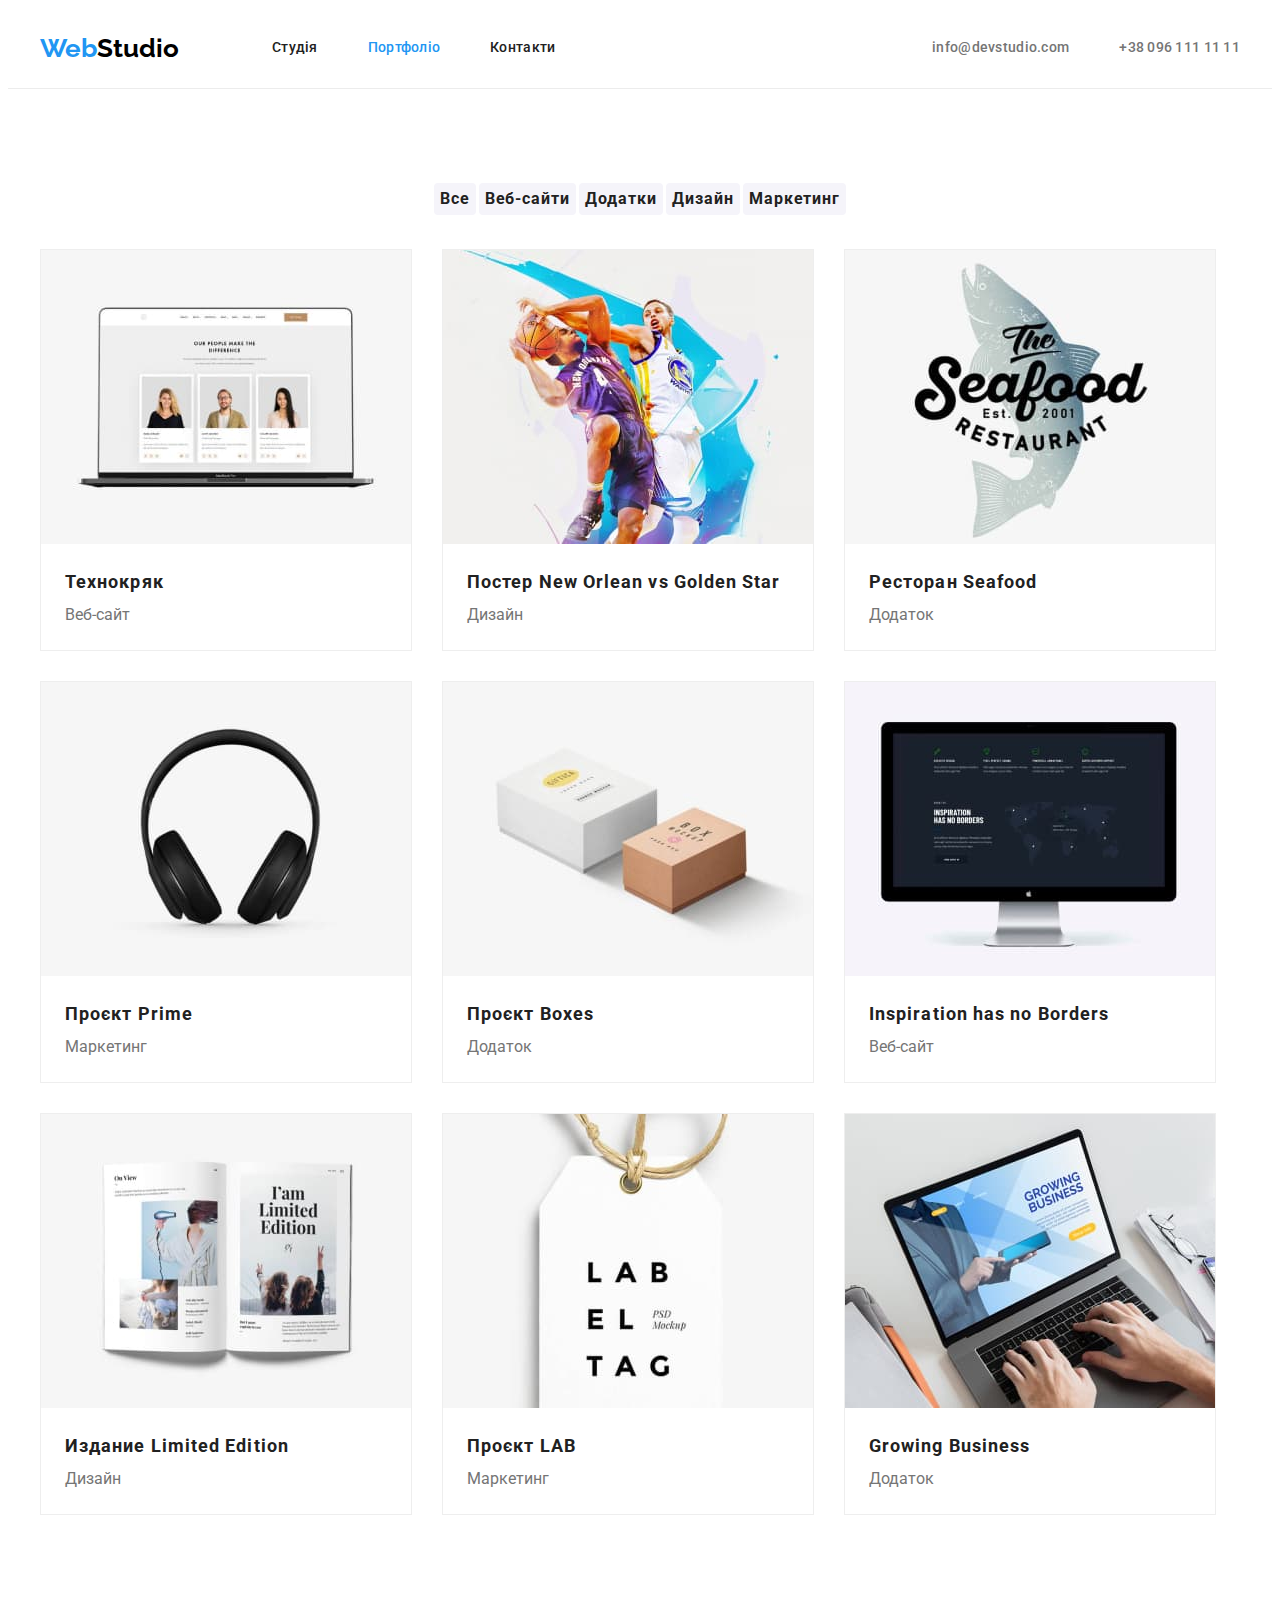
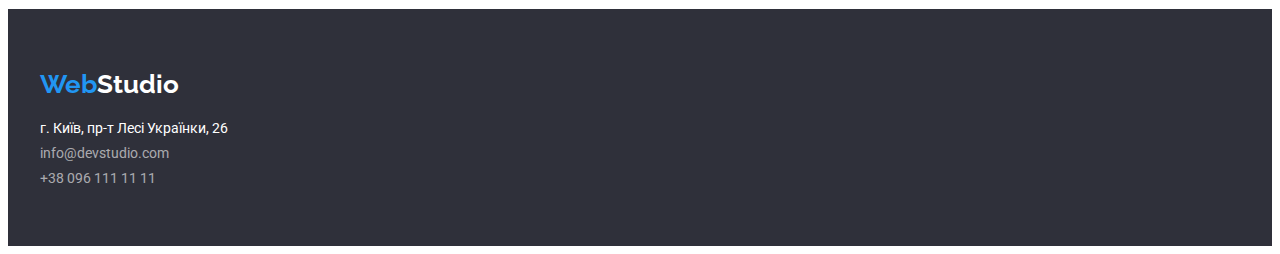
==== commit c3d06536: "Виправлення" ====
--- a/portfolio.html
+++ b/portfolio.html
@@ -28,17 +28,17 @@
         <!-- Main navigation -->
         <nav> <!-- нав-панель -->
           <ul class="nostyle header-nav-list">
-            <li class="header-nav-item"><a class="link" href="./index.html">Студія</a></li>
-            <li class="header-nav-item"><a class="link accent" href="./portfolio.html">Портфоліо</a></li>
-            <li class="header-nav-item"><a class="link" href="">Контакти</a></li>
+            <li class="header-nav-item"><a class="link header-contact-item-text" href="./index.html">Студія</a></li>
+            <li class="header-nav-item"><a class="link header-contact-item-text accent" href="./portfolio.html">Портфоліо</a></li>
+            <li class="header-nav-item"><a class="link header-contact-item-text" href="">Контакти</a></li>
           </ul>
         </nav>
         <ul class="header-contacts nostyle"> <!-- Посилання на контакти -->
           <li class="header-contact-item">
-            <a class="link" href="mailto:info@devstudio.com" lang="en">info@devstudio.com</a>
+            <a class="link header-contact-item-text" href="mailto:info@devstudio.com" lang="en">info@devstudio.com</a>
           </li>
           <li class="header-contact-item">
-            <a class="link" href="tel:+380961111111">+38 096 111 11 11</a>
+            <a class="link header-contact-item-text" href="tel:+380961111111">+38 096 111 11 11</a>
           </li>
         </ul>
       </div>
--- a/css/styles.css
+++ b/css/styles.css
@@ -98,7 +98,7 @@
   height: auto;
 }
 .logo {
-  display: inline-block;
+  display: block;
   font-family: var(--SecondFont);
   font-weight: 700;
   font-size: 26px;
@@ -140,12 +140,11 @@
   display: flex;
   align-items: center;
 }
-.header .link {
-  padding: 20px 1px;
-}
-.header-nav-item,
-.header-contact-item {
-  display: inline-block;
+.header-nav-item-text,
+.header-contact-item-text {
+  padding-top: 32px;
+  padding-bottom: 32px;
+  display: block;
   font-weight: 500;
   line-height: 1.14;
   letter-spacing: 0.02em;
@@ -186,6 +185,9 @@
   background-color: var(--MainBackgroundColor);
 }
 .hero__main-text {
+  width: 696px;
+  margin-left: auto;
+  margin-right: auto;
   margin-bottom: 30px;
   font-size: 44px;
   font-weight: 900;
@@ -214,14 +216,14 @@
   font-size: 14px;
   font-weight: 700;
   line-height: 1.14;
-  letter-spacing: 0.03;
+  letter-spacing: 0.03em;
   text-transform: uppercase;
   color: var(--MainColor);
 }
 .features-list-item-description {
   font-weight: 400;
   line-height: 1.71;
-  letter-spacing: 0.03;
+  letter-spacing: 0.03em;
   color: var(--DescriptionColor);
 }
 /*#endregion*/
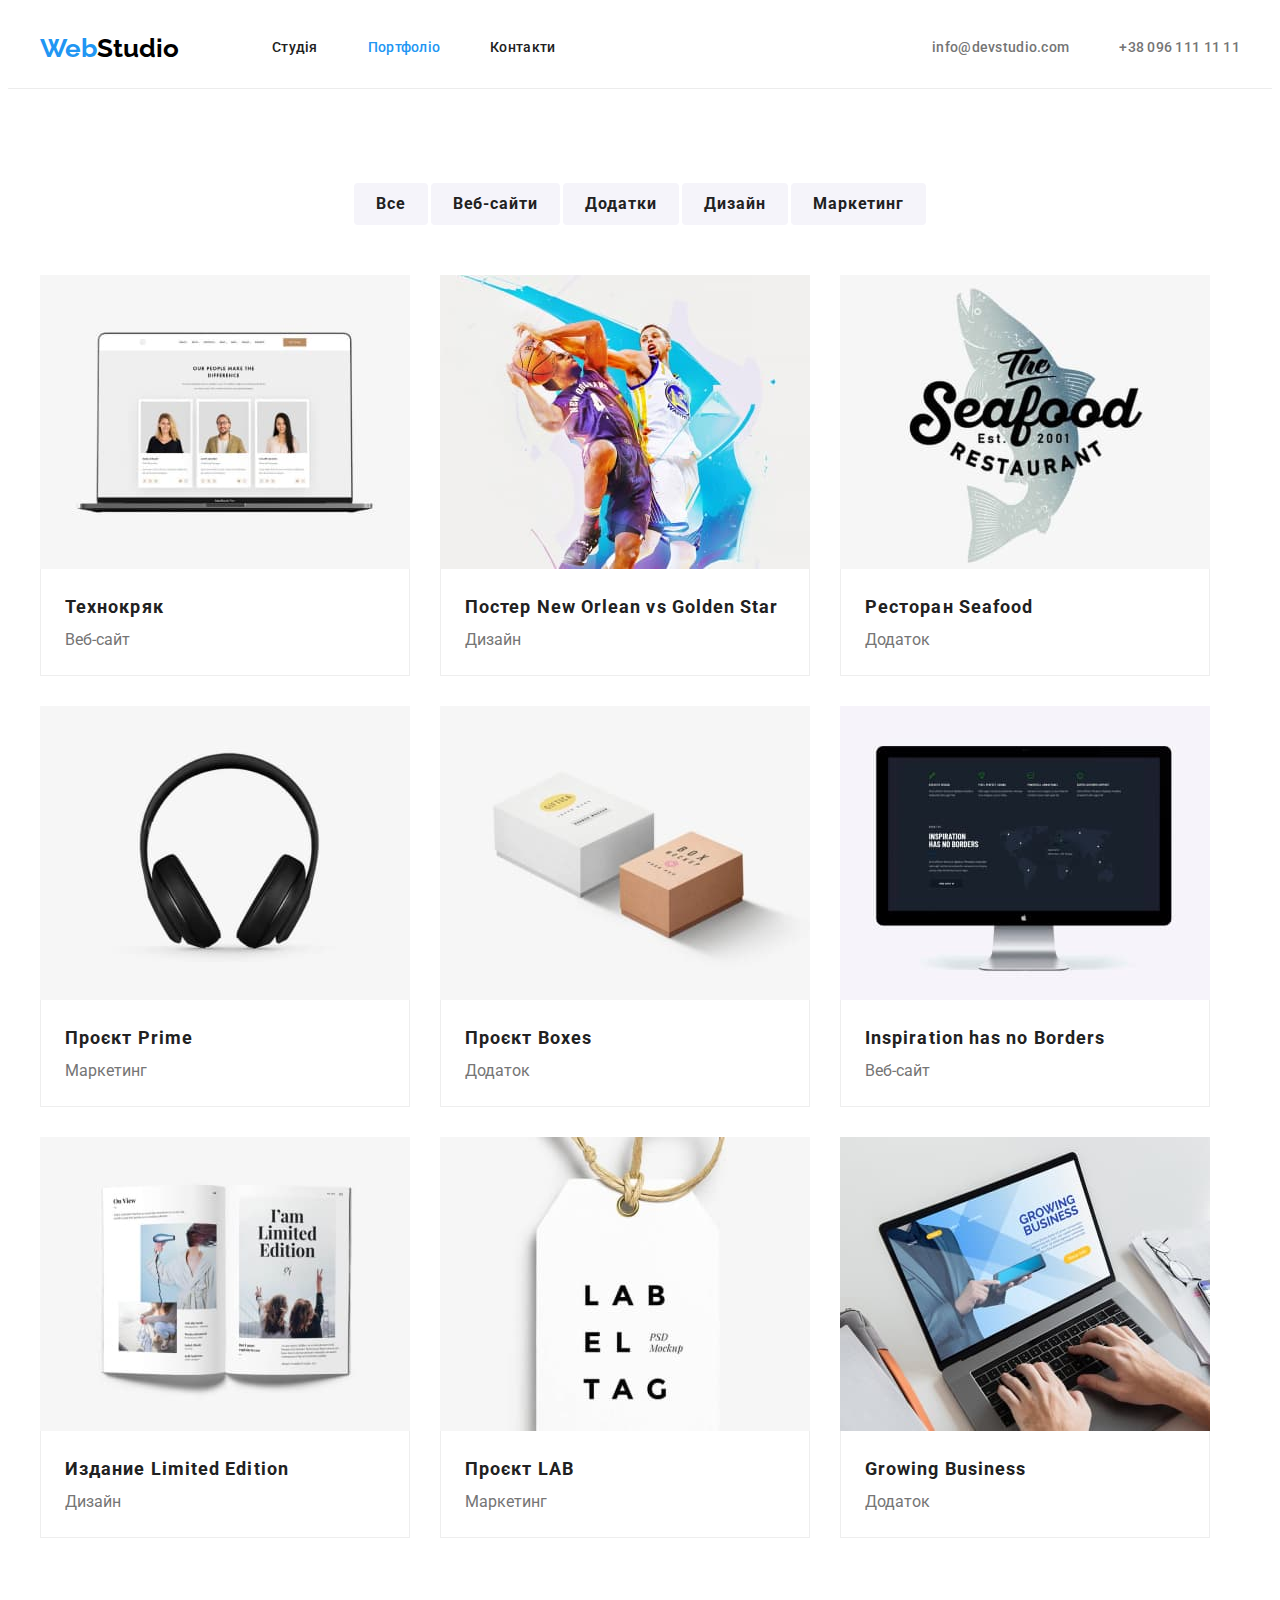
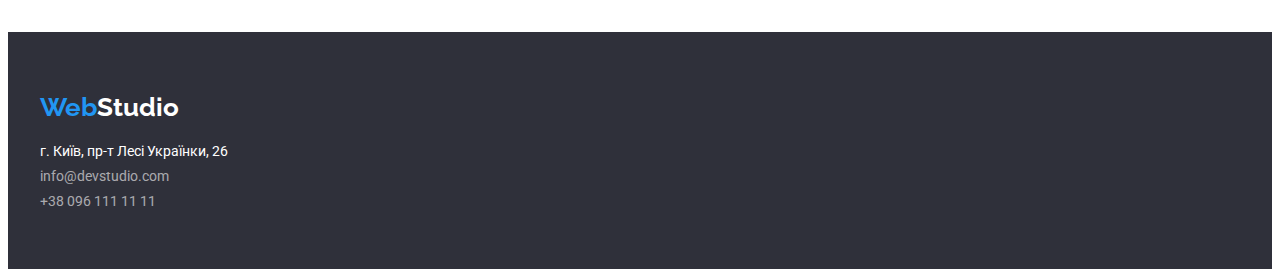
==== commit 85486f69: "Здається, останні правки" ====
--- a/portfolio.html
+++ b/portfolio.html
@@ -47,13 +47,13 @@
       <section class="section">
         <div class="container">
           <h1 class="visually-hidden">Портфоліо</h1>
-          <div class="filter">
+          <ul class="nostyle filter">
             <button type="button" class="button filter-buttons">Все</button>
             <button type="button" class="button filter-buttons">Веб-сайти</button>
             <button type="button" class="button filter-buttons">Додатки</button>
             <button type="button" class="button filter-buttons">Дизайн</button>
             <button type="button" class="button filter-buttons">Маркетинг</button>
-          </div>
+          </ul>
           <ul class="gallery nostyle flex-box">
             <li class="gallery-item">
               <img class="pict" src="./images/gallery/img1.jpg" alt="Опис" width="370" height="294" />
--- a/css/styles.css
+++ b/css/styles.css
@@ -127,7 +127,8 @@
 }
 /*#endregion*/
 
-/*#region Header section*/
+/*#region index*/
+/*#region header section*/
 .header {
   border-bottom: 1px solid var(--HeaderBorderColor);
 }
@@ -319,15 +320,16 @@
   color: rgba(255, 255, 255, 0.6);
 }
 /*#endregion*/
-
+/*#endregion index*/
 /*#region Portfolio */
 
 /*#region gallery */
 .filter {
-  padding-bottom: 34px;
+  margin-bottom: 50px;
   text-align: center;
 }
 .filter-buttons {
+  padding: 6px 22px;
   background-color: var(--filter-button-BackgroundColor);
 }
 .gallery {
@@ -337,7 +339,6 @@
   text-align: left;
   margin-top: 30px;
   margin-right: 30px;
-  border: 1px solid var(--BorderElement);
   background-color: var(--SecondBackgroundColor);
 }
 .gallery-item:nth-child(3n) {
@@ -353,6 +354,9 @@
   color: var(--GalleryItemColor);
 }
 .gallery-item-text {
+  border-left: 1px solid var(--BorderElement);
+  border-right: 1px solid var(--BorderElement);
+  border-bottom: 1px solid var(--BorderElement);
   padding: 20px 24px;
 }
 .gallery-item-description {
